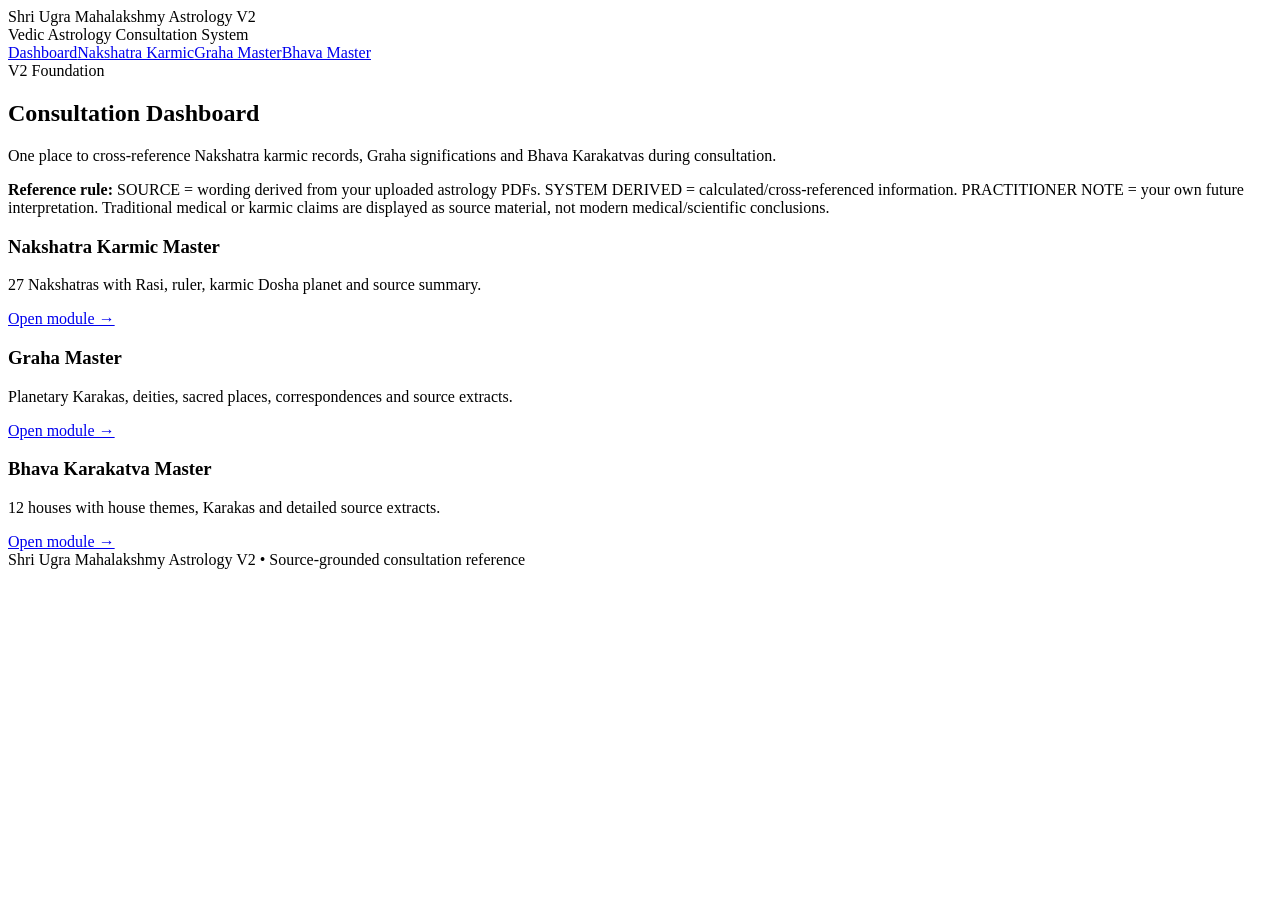
==== index.html @ b12e2d8e "Add V2 consultation dashboard" ====
<!doctype html><html><head><meta charset="utf-8"><meta name="viewport" content="width=device-width,initial-scale=1"><meta name="theme-color" content="#0B5D1E"><title>Shri Ugra Mahalakshmy Astrology V2 — Dashboard</title><link rel="stylesheet" href="styles.css"></head><body><header><div class="head"><div class="brand">Shri Ugra Mahalakshmy Astrology V2</div><div class="sub">Vedic Astrology Consultation System</div><nav class="nav"><a class="active" href="index.html">Dashboard</a><a class="" href="nakshatra.html">Nakshatra Karmic</a><a class="" href="graha.html">Graha Master</a><a class="" href="bhava.html">Bhava Master</a></nav></div></header><main><section class="card hero"><span class="badge">V2 Foundation</span><h1>Consultation Dashboard</h1><p>One place to cross-reference Nakshatra karmic records, Graha significations and Bhava Karakatvas during consultation.</p><div class="notice"><b>Reference rule:</b> SOURCE = wording derived from your uploaded astrology PDFs. SYSTEM DERIVED = calculated/cross-referenced information. PRACTITIONER NOTE = your own future interpretation. Traditional medical or karmic claims are displayed as source material, not modern medical/scientific conclusions.</div></section><section class="grid"><div class="module"><h3>Nakshatra Karmic Master</h3><p>27 Nakshatras with Rasi, ruler, karmic Dosha planet and source summary.</p><a href="nakshatra.html">Open module →</a></div><div class="module"><h3>Graha Master</h3><p>Planetary Karakas, deities, sacred places, correspondences and source extracts.</p><a href="graha.html">Open module →</a></div><div class="module"><h3>Bhava Karakatva Master</h3><p>12 houses with house themes, Karakas and detailed source extracts.</p><a href="bhava.html">Open module →</a></div></section><footer>Shri Ugra Mahalakshmy Astrology V2 • Source-grounded consultation reference</footer></main></body></html>
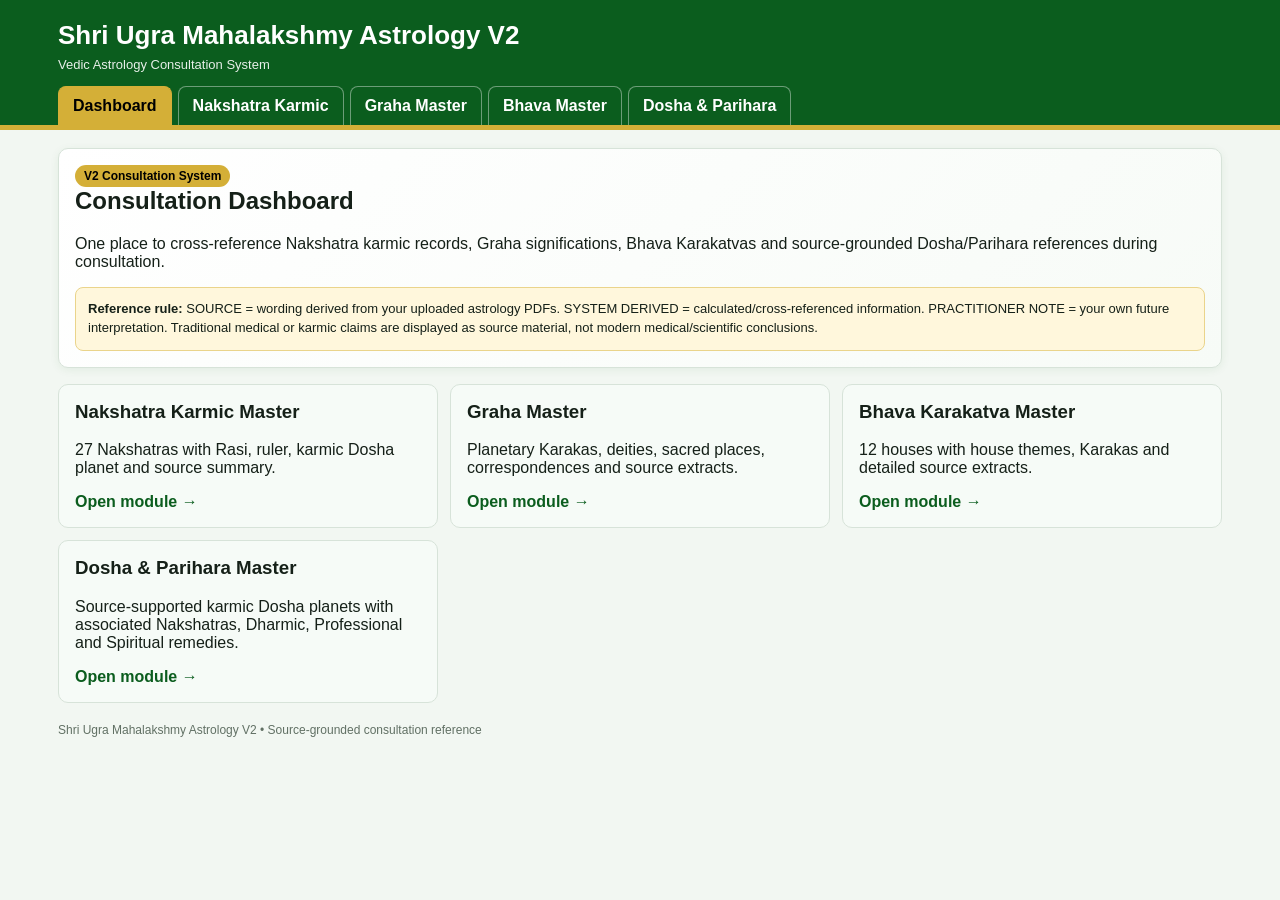
==== commit 6a321038: "Add Dosha and Parihara module to V2 dashboard" ====
--- a/index.html
+++ b/index.html
@@ -1 +1 @@
-<!doctype html><html><head><meta charset="utf-8"><meta name="viewport" content="width=device-width,initial-scale=1"><meta name="theme-color" content="#0B5D1E"><title>Shri Ugra Mahalakshmy Astrology V2 — Dashboard</title><link rel="stylesheet" href="styles.css"></head><body><header><div class="head"><div class="brand">Shri Ugra Mahalakshmy Astrology V2</div><div class="sub">Vedic Astrology Consultation System</div><nav class="nav"><a class="active" href="index.html">Dashboard</a><a class="" href="nakshatra.html">Nakshatra Karmic</a><a class="" href="graha.html">Graha Master</a><a class="" href="bhava.html">Bhava Master</a></nav></div></header><main><section class="card hero"><span class="badge">V2 Foundation</span><h1>Consultation Dashboard</h1><p>One place to cross-reference Nakshatra karmic records, Graha significations and Bhava Karakatvas during consultation.</p><div class="notice"><b>Reference rule:</b> SOURCE = wording derived from your uploaded astrology PDFs. SYSTEM DERIVED = calculated/cross-referenced information. PRACTITIONER NOTE = your own future interpretation. Traditional medical or karmic claims are displayed as source material, not modern medical/scientific conclusions.</div></section><section class="grid"><div class="module"><h3>Nakshatra Karmic Master</h3><p>27 Nakshatras with Rasi, ruler, karmic Dosha planet and source summary.</p><a href="nakshatra.html">Open module →</a></div><div class="module"><h3>Graha Master</h3><p>Planetary Karakas, deities, sacred places, correspondences and source extracts.</p><a href="graha.html">Open module →</a></div><div class="module"><h3>Bhava Karakatva Master</h3><p>12 houses with house themes, Karakas and detailed source extracts.</p><a href="bhava.html">Open module →</a></div></section><footer>Shri Ugra Mahalakshmy Astrology V2 • Source-grounded consultation reference</footer></main></body></html>+<!doctype html><html><head><meta charset="utf-8"><meta name="viewport" content="width=device-width,initial-scale=1"><meta name="theme-color" content="#0B5D1E"><title>Shri Ugra Mahalakshmy Astrology V2 — Dashboard</title><link rel="stylesheet" href="styles.css"></head><body><header><div class="head"><div class="brand">Shri Ugra Mahalakshmy Astrology V2</div><div class="sub">Vedic Astrology Consultation System</div><nav class="nav"><a class="active" href="index.html">Dashboard</a><a href="nakshatra.html">Nakshatra Karmic</a><a href="graha.html">Graha Master</a><a href="bhava.html">Bhava Master</a><a href="dosha.html">Dosha &amp; Parihara</a></nav></div></header><main><section class="card hero"><span class="badge">V2 Consultation System</span><h1>Consultation Dashboard</h1><p>One place to cross-reference Nakshatra karmic records, Graha significations, Bhava Karakatvas and source-grounded Dosha/Parihara references during consultation.</p><div class="notice"><b>Reference rule:</b> SOURCE = wording derived from your uploaded astrology PDFs. SYSTEM DERIVED = calculated/cross-referenced information. PRACTITIONER NOTE = your own future interpretation. Traditional medical or karmic claims are displayed as source material, not modern medical/scientific conclusions.</div></section><section class="grid"><div class="module"><h3>Nakshatra Karmic Master</h3><p>27 Nakshatras with Rasi, ruler, karmic Dosha planet and source summary.</p><a href="nakshatra.html">Open module →</a></div><div class="module"><h3>Graha Master</h3><p>Planetary Karakas, deities, sacred places, correspondences and source extracts.</p><a href="graha.html">Open module →</a></div><div class="module"><h3>Bhava Karakatva Master</h3><p>12 houses with house themes, Karakas and detailed source extracts.</p><a href="bhava.html">Open module →</a></div><div class="module"><h3>Dosha &amp; Parihara Master</h3><p>Source-supported karmic Dosha planets with associated Nakshatras, Dharmic, Professional and Spiritual remedies.</p><a href="dosha.html">Open module →</a></div></section><footer>Shri Ugra Mahalakshmy Astrology V2 • Source-grounded consultation reference</footer></main></body></html>
--- a/styles.css
+++ b/styles.css
@@ -0,0 +1,2 @@
+:root{--green:#0B5D1E;--gold:#D4AF37;--ink:#152018;--muted:#617064;--bg:#f2f7f2;--panel:#fff;--line:#d7e3d9;--soft:#f6fbf7;--warn:#fff7dc}
+*{box-sizing:border-box}body{margin:0;font-family:Arial,Helvetica,sans-serif;color:var(--ink);background:var(--bg)}header{background:var(--green);color:#fff;border-bottom:5px solid var(--gold)}.head{max-width:1200px;margin:auto;padding:20px 18px 0}.brand{font-size:26px;font-weight:800}.sub{font-size:13px;opacity:.9;margin:6px 0 14px}.nav{display:flex;gap:6px;flex-wrap:wrap}.nav a{color:#fff;text-decoration:none;font-weight:700;padding:10px 14px;border:1px solid #ffffff66;border-bottom:0;border-radius:8px 8px 0 0}.nav a.active{background:var(--gold);color:#000;border-color:var(--gold)}main{max-width:1200px;margin:auto;padding:18px;display:grid;gap:16px}.card{background:var(--panel);border:1px solid var(--line);border-radius:10px;padding:16px;box-shadow:0 2px 10px #0b5d1e12}.hero{background:linear-gradient(135deg,#ffffff,#f7fbf7)}h1,h2,h3{margin-top:0}.grid{display:grid;grid-template-columns:repeat(3,minmax(0,1fr));gap:12px}.module{padding:16px;border:1px solid var(--line);border-radius:10px;background:var(--soft)}.module a{color:var(--green);font-weight:800;text-decoration:none}.badge{display:inline-block;background:var(--gold);color:#000;padding:4px 9px;border-radius:999px;font-size:12px;font-weight:800}label{display:block;font-weight:800;margin-bottom:6px}select,input{width:100%;padding:11px;border:1px solid #b9cfbd;border-radius:7px;background:white;font:inherit}select:focus,input:focus{outline:2px solid var(--gold);border-color:var(--gold)}.details{display:grid;grid-template-columns:repeat(3,minmax(0,1fr));gap:10px;margin-top:14px}.metric{background:var(--soft);border:1px solid var(--line);border-radius:8px;padding:12px}.metric span{font-size:12px;color:var(--muted);display:block;margin-bottom:5px}.metric strong{font-size:17px}.wide{grid-column:1/-1}.source{white-space:pre-wrap;font-family:inherit;font-size:13px;line-height:1.5;background:#fbfcfb;border-left:4px solid var(--gold);padding:12px;border-radius:6px;max-height:370px;overflow:auto}.notice{background:var(--warn);border:1px solid #ead48b;padding:12px;border-radius:8px;font-size:13px;line-height:1.45}.source-tag{font-size:11px;font-weight:800;color:#6e5a15;text-transform:uppercase;letter-spacing:.06em}footer{font-size:12px;color:var(--muted);padding:4px 0 20px}@media(max-width:820px){.head,main{padding-left:10px;padding-right:10px}.grid,.details{grid-template-columns:1fr}.nav a{flex:1;text-align:center;padding:9px 6px}.brand{font-size:21px}}
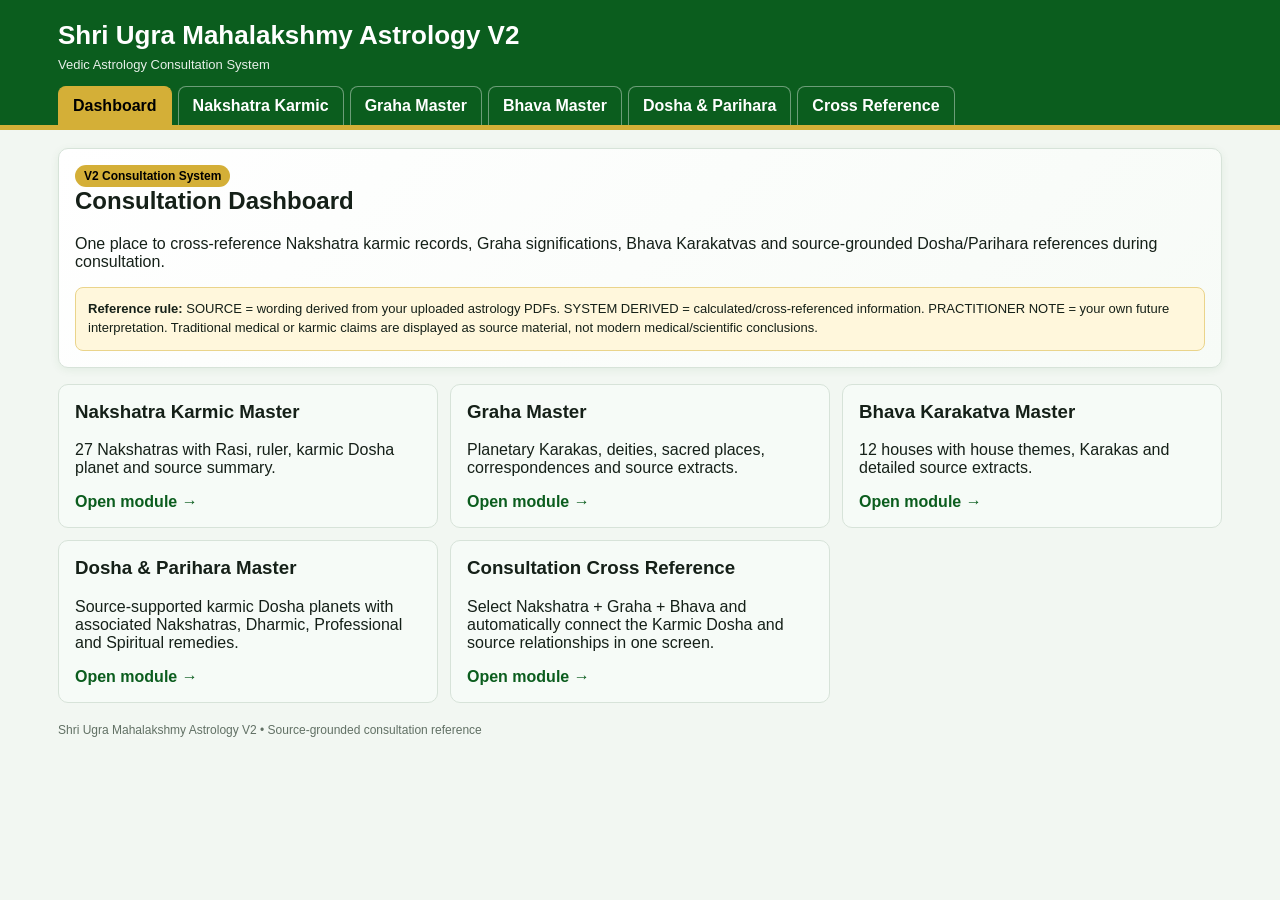
==== commit 117d5be4: "Add cross-reference module to dashboard" ====
--- a/index.html
+++ b/index.html
@@ -1 +1 @@
-<!doctype html><html><head><meta charset="utf-8"><meta name="viewport" content="width=device-width,initial-scale=1"><meta name="theme-color" content="#0B5D1E"><title>Shri Ugra Mahalakshmy Astrology V2 — Dashboard</title><link rel="stylesheet" href="styles.css"></head><body><header><div class="head"><div class="brand">Shri Ugra Mahalakshmy Astrology V2</div><div class="sub">Vedic Astrology Consultation System</div><nav class="nav"><a class="active" href="index.html">Dashboard</a><a href="nakshatra.html">Nakshatra Karmic</a><a href="graha.html">Graha Master</a><a href="bhava.html">Bhava Master</a><a href="dosha.html">Dosha &amp; Parihara</a></nav></div></header><main><section class="card hero"><span class="badge">V2 Consultation System</span><h1>Consultation Dashboard</h1><p>One place to cross-reference Nakshatra karmic records, Graha significations, Bhava Karakatvas and source-grounded Dosha/Parihara references during consultation.</p><div class="notice"><b>Reference rule:</b> SOURCE = wording derived from your uploaded astrology PDFs. SYSTEM DERIVED = calculated/cross-referenced information. PRACTITIONER NOTE = your own future interpretation. Traditional medical or karmic claims are displayed as source material, not modern medical/scientific conclusions.</div></section><section class="grid"><div class="module"><h3>Nakshatra Karmic Master</h3><p>27 Nakshatras with Rasi, ruler, karmic Dosha planet and source summary.</p><a href="nakshatra.html">Open module →</a></div><div class="module"><h3>Graha Master</h3><p>Planetary Karakas, deities, sacred places, correspondences and source extracts.</p><a href="graha.html">Open module →</a></div><div class="module"><h3>Bhava Karakatva Master</h3><p>12 houses with house themes, Karakas and detailed source extracts.</p><a href="bhava.html">Open module →</a></div><div class="module"><h3>Dosha &amp; Parihara Master</h3><p>Source-supported karmic Dosha planets with associated Nakshatras, Dharmic, Professional and Spiritual remedies.</p><a href="dosha.html">Open module →</a></div></section><footer>Shri Ugra Mahalakshmy Astrology V2 • Source-grounded consultation reference</footer></main></body></html>+<!doctype html><html><head><meta charset="utf-8"><meta name="viewport" content="width=device-width,initial-scale=1"><meta name="theme-color" content="#0B5D1E"><title>Shri Ugra Mahalakshmy Astrology V2 — Dashboard</title><link rel="stylesheet" href="styles.css"></head><body><header><div class="head"><div class="brand">Shri Ugra Mahalakshmy Astrology V2</div><div class="sub">Vedic Astrology Consultation System</div><nav class="nav"><a class="active" href="index.html">Dashboard</a><a href="nakshatra.html">Nakshatra Karmic</a><a href="graha.html">Graha Master</a><a href="bhava.html">Bhava Master</a><a href="dosha.html">Dosha &amp; Parihara</a><a href="consultation.html">Cross Reference</a></nav></div></header><main><section class="card hero"><span class="badge">V2 Consultation System</span><h1>Consultation Dashboard</h1><p>One place to cross-reference Nakshatra karmic records, Graha significations, Bhava Karakatvas and source-grounded Dosha/Parihara references during consultation.</p><div class="notice"><b>Reference rule:</b> SOURCE = wording derived from your uploaded astrology PDFs. SYSTEM DERIVED = calculated/cross-referenced information. PRACTITIONER NOTE = your own future interpretation. Traditional medical or karmic claims are displayed as source material, not modern medical/scientific conclusions.</div></section><section class="grid"><div class="module"><h3>Nakshatra Karmic Master</h3><p>27 Nakshatras with Rasi, ruler, karmic Dosha planet and source summary.</p><a href="nakshatra.html">Open module →</a></div><div class="module"><h3>Graha Master</h3><p>Planetary Karakas, deities, sacred places, correspondences and source extracts.</p><a href="graha.html">Open module →</a></div><div class="module"><h3>Bhava Karakatva Master</h3><p>12 houses with house themes, Karakas and detailed source extracts.</p><a href="bhava.html">Open module →</a></div><div class="module"><h3>Dosha &amp; Parihara Master</h3><p>Source-supported karmic Dosha planets with associated Nakshatras, Dharmic, Professional and Spiritual remedies.</p><a href="dosha.html">Open module →</a></div><div class="module"><h3>Consultation Cross Reference</h3><p>Select Nakshatra + Graha + Bhava and automatically connect the Karmic Dosha and source relationships in one screen.</p><a href="consultation.html">Open module →</a></div></section><footer>Shri Ugra Mahalakshmy Astrology V2 • Source-grounded consultation reference</footer></main></body></html>
--- a/styles.css
+++ b/styles.css
@@ -1,2 +1,2 @@
 :root{--green:#0B5D1E;--gold:#D4AF37;--ink:#152018;--muted:#617064;--bg:#f2f7f2;--panel:#fff;--line:#d7e3d9;--soft:#f6fbf7;--warn:#fff7dc}
-*{box-sizing:border-box}body{margin:0;font-family:Arial,Helvetica,sans-serif;color:var(--ink);background:var(--bg)}header{background:var(--green);color:#fff;border-bottom:5px solid var(--gold)}.head{max-width:1200px;margin:auto;padding:20px 18px 0}.brand{font-size:26px;font-weight:800}.sub{font-size:13px;opacity:.9;margin:6px 0 14px}.nav{display:flex;gap:6px;flex-wrap:wrap}.nav a{color:#fff;text-decoration:none;font-weight:700;padding:10px 14px;border:1px solid #ffffff66;border-bottom:0;border-radius:8px 8px 0 0}.nav a.active{background:var(--gold);color:#000;border-color:var(--gold)}main{max-width:1200px;margin:auto;padding:18px;display:grid;gap:16px}.card{background:var(--panel);border:1px solid var(--line);border-radius:10px;padding:16px;box-shadow:0 2px 10px #0b5d1e12}.hero{background:linear-gradient(135deg,#ffffff,#f7fbf7)}h1,h2,h3{margin-top:0}.grid{display:grid;grid-template-columns:repeat(3,minmax(0,1fr));gap:12px}.module{padding:16px;border:1px solid var(--line);border-radius:10px;background:var(--soft)}.module a{color:var(--green);font-weight:800;text-decoration:none}.badge{display:inline-block;background:var(--gold);color:#000;padding:4px 9px;border-radius:999px;font-size:12px;font-weight:800}label{display:block;font-weight:800;margin-bottom:6px}select,input{width:100%;padding:11px;border:1px solid #b9cfbd;border-radius:7px;background:white;font:inherit}select:focus,input:focus{outline:2px solid var(--gold);border-color:var(--gold)}.details{display:grid;grid-template-columns:repeat(3,minmax(0,1fr));gap:10px;margin-top:14px}.metric{background:var(--soft);border:1px solid var(--line);border-radius:8px;padding:12px}.metric span{font-size:12px;color:var(--muted);display:block;margin-bottom:5px}.metric strong{font-size:17px}.wide{grid-column:1/-1}.source{white-space:pre-wrap;font-family:inherit;font-size:13px;line-height:1.5;background:#fbfcfb;border-left:4px solid var(--gold);padding:12px;border-radius:6px;max-height:370px;overflow:auto}.notice{background:var(--warn);border:1px solid #ead48b;padding:12px;border-radius:8px;font-size:13px;line-height:1.45}.source-tag{font-size:11px;font-weight:800;color:#6e5a15;text-transform:uppercase;letter-spacing:.06em}footer{font-size:12px;color:var(--muted);padding:4px 0 20px}@media(max-width:820px){.head,main{padding-left:10px;padding-right:10px}.grid,.details{grid-template-columns:1fr}.nav a{flex:1;text-align:center;padding:9px 6px}.brand{font-size:21px}}
+*{box-sizing:border-box}body{margin:0;font-family:Arial,Helvetica,sans-serif;color:var(--ink);background:var(--bg)}header{background:var(--green);color:#fff;border-bottom:5px solid var(--gold)}.head{max-width:1200px;margin:auto;padding:20px 18px 0}.brand{font-size:26px;font-weight:800}.sub{font-size:13px;opacity:.9;margin:6px 0 14px}.nav{display:flex;gap:6px;flex-wrap:wrap}.nav a{color:#fff;text-decoration:none;font-weight:700;padding:10px 14px;border:1px solid #ffffff66;border-bottom:0;border-radius:8px 8px 0 0}.nav a.active{background:var(--gold);color:#000;border-color:var(--gold)}main{max-width:1200px;margin:auto;padding:18px;display:grid;gap:16px}.card{background:var(--panel);border:1px solid var(--line);border-radius:10px;padding:16px;box-shadow:0 2px 10px #0b5d1e12}.hero{background:linear-gradient(135deg,#ffffff,#f7fbf7)}h1,h2,h3{margin-top:0}.grid{display:grid;grid-template-columns:repeat(3,minmax(0,1fr));gap:12px}.module{padding:16px;border:1px solid var(--line);border-radius:10px;background:var(--soft)}.module a{color:var(--green);font-weight:800;text-decoration:none}.badge{display:inline-block;background:var(--gold);color:#000;padding:4px 9px;border-radius:999px;font-size:12px;font-weight:800}label{display:block;font-weight:800;margin-bottom:6px}select,input{width:100%;padding:11px;border:1px solid #b9cfbd;border-radius:7px;background:white;font:inherit}select:focus,input:focus{outline:2px solid var(--gold);border-color:var(--gold)}.details{display:grid;grid-template-columns:repeat(3,minmax(0,1fr));gap:10px;margin-top:14px}.metric{background:var(--soft);border:1px solid var(--line);border-radius:8px;padding:12px}.metric span{font-size:12px;color:var(--muted);display:block;margin-bottom:5px}.metric strong{font-size:17px}.wide{grid-column:1/-1}.source{white-space:pre-wrap;font-family:inherit;font-size:13px;line-height:1.5;background:#fbfcfb;border-left:4px solid var(--gold);padding:12px;border-radius:6px;max-height:370px;overflow:auto}.source-list{margin:8px 0 0;padding-left:20px;line-height:1.55;font-size:14px}.source-list li{margin:5px 0}.notice{background:var(--warn);border:1px solid #ead48b;padding:12px;border-radius:8px;font-size:13px;line-height:1.45}.source-tag{font-size:11px;font-weight:800;color:#6e5a15;text-transform:uppercase;letter-spacing:.06em}footer{font-size:12px;color:var(--muted);padding:4px 0 20px}@media(max-width:820px){.head,main{padding-left:10px;padding-right:10px}.grid,.details{grid-template-columns:1fr}.nav a{flex:1;text-align:center;padding:9px 6px}.brand{font-size:21px}}
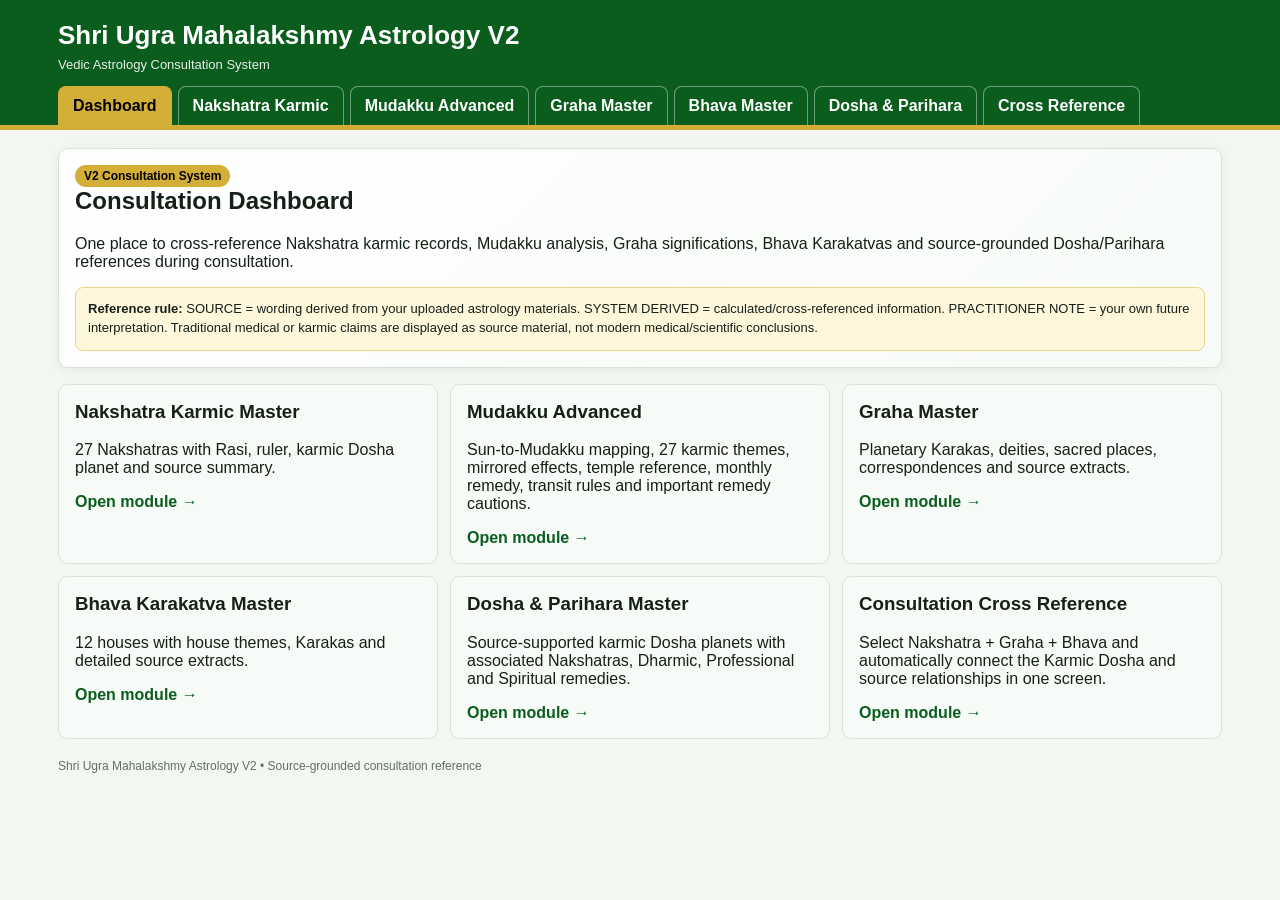
==== commit 82421f27: "Add Mudakku Advanced to V2 dashboard" ====
--- a/index.html
+++ b/index.html
@@ -1 +1 @@
-<!doctype html><html><head><meta charset="utf-8"><meta name="viewport" content="width=device-width,initial-scale=1"><meta name="theme-color" content="#0B5D1E"><title>Shri Ugra Mahalakshmy Astrology V2 — Dashboard</title><link rel="stylesheet" href="styles.css"></head><body><header><div class="head"><div class="brand">Shri Ugra Mahalakshmy Astrology V2</div><div class="sub">Vedic Astrology Consultation System</div><nav class="nav"><a class="active" href="index.html">Dashboard</a><a href="nakshatra.html">Nakshatra Karmic</a><a href="graha.html">Graha Master</a><a href="bhava.html">Bhava Master</a><a href="dosha.html">Dosha &amp; Parihara</a><a href="consultation.html">Cross Reference</a></nav></div></header><main><section class="card hero"><span class="badge">V2 Consultation System</span><h1>Consultation Dashboard</h1><p>One place to cross-reference Nakshatra karmic records, Graha significations, Bhava Karakatvas and source-grounded Dosha/Parihara references during consultation.</p><div class="notice"><b>Reference rule:</b> SOURCE = wording derived from your uploaded astrology PDFs. SYSTEM DERIVED = calculated/cross-referenced information. PRACTITIONER NOTE = your own future interpretation. Traditional medical or karmic claims are displayed as source material, not modern medical/scientific conclusions.</div></section><section class="grid"><div class="module"><h3>Nakshatra Karmic Master</h3><p>27 Nakshatras with Rasi, ruler, karmic Dosha planet and source summary.</p><a href="nakshatra.html">Open module →</a></div><div class="module"><h3>Graha Master</h3><p>Planetary Karakas, deities, sacred places, correspondences and source extracts.</p><a href="graha.html">Open module →</a></div><div class="module"><h3>Bhava Karakatva Master</h3><p>12 houses with house themes, Karakas and detailed source extracts.</p><a href="bhava.html">Open module →</a></div><div class="module"><h3>Dosha &amp; Parihara Master</h3><p>Source-supported karmic Dosha planets with associated Nakshatras, Dharmic, Professional and Spiritual remedies.</p><a href="dosha.html">Open module →</a></div><div class="module"><h3>Consultation Cross Reference</h3><p>Select Nakshatra + Graha + Bhava and automatically connect the Karmic Dosha and source relationships in one screen.</p><a href="consultation.html">Open module →</a></div></section><footer>Shri Ugra Mahalakshmy Astrology V2 • Source-grounded consultation reference</footer></main></body></html>+<!doctype html><html><head><meta charset="utf-8"><meta name="viewport" content="width=device-width,initial-scale=1"><meta name="theme-color" content="#0B5D1E"><title>Shri Ugra Mahalakshmy Astrology V2 — Dashboard</title><link rel="stylesheet" href="styles.css"></head><body><header><div class="head"><div class="brand">Shri Ugra Mahalakshmy Astrology V2</div><div class="sub">Vedic Astrology Consultation System</div><nav class="nav"><a class="active" href="index.html">Dashboard</a><a href="nakshatra.html">Nakshatra Karmic</a><a href="mudakku.html">Mudakku Advanced</a><a href="graha.html">Graha Master</a><a href="bhava.html">Bhava Master</a><a href="dosha.html">Dosha &amp; Parihara</a><a href="consultation.html">Cross Reference</a></nav></div></header><main><section class="card hero"><span class="badge">V2 Consultation System</span><h1>Consultation Dashboard</h1><p>One place to cross-reference Nakshatra karmic records, Mudakku analysis, Graha significations, Bhava Karakatvas and source-grounded Dosha/Parihara references during consultation.</p><div class="notice"><b>Reference rule:</b> SOURCE = wording derived from your uploaded astrology materials. SYSTEM DERIVED = calculated/cross-referenced information. PRACTITIONER NOTE = your own future interpretation. Traditional medical or karmic claims are displayed as source material, not modern medical/scientific conclusions.</div></section><section class="grid"><div class="module"><h3>Nakshatra Karmic Master</h3><p>27 Nakshatras with Rasi, ruler, karmic Dosha planet and source summary.</p><a href="nakshatra.html">Open module →</a></div><div class="module"><h3>Mudakku Advanced</h3><p>Sun-to-Mudakku mapping, 27 karmic themes, mirrored effects, temple reference, monthly remedy, transit rules and important remedy cautions.</p><a href="mudakku.html">Open module →</a></div><div class="module"><h3>Graha Master</h3><p>Planetary Karakas, deities, sacred places, correspondences and source extracts.</p><a href="graha.html">Open module →</a></div><div class="module"><h3>Bhava Karakatva Master</h3><p>12 houses with house themes, Karakas and detailed source extracts.</p><a href="bhava.html">Open module →</a></div><div class="module"><h3>Dosha &amp; Parihara Master</h3><p>Source-supported karmic Dosha planets with associated Nakshatras, Dharmic, Professional and Spiritual remedies.</p><a href="dosha.html">Open module →</a></div><div class="module"><h3>Consultation Cross Reference</h3><p>Select Nakshatra + Graha + Bhava and automatically connect the Karmic Dosha and source relationships in one screen.</p><a href="consultation.html">Open module →</a></div></section><footer>Shri Ugra Mahalakshmy Astrology V2 • Source-grounded consultation reference</footer></main></body></html>
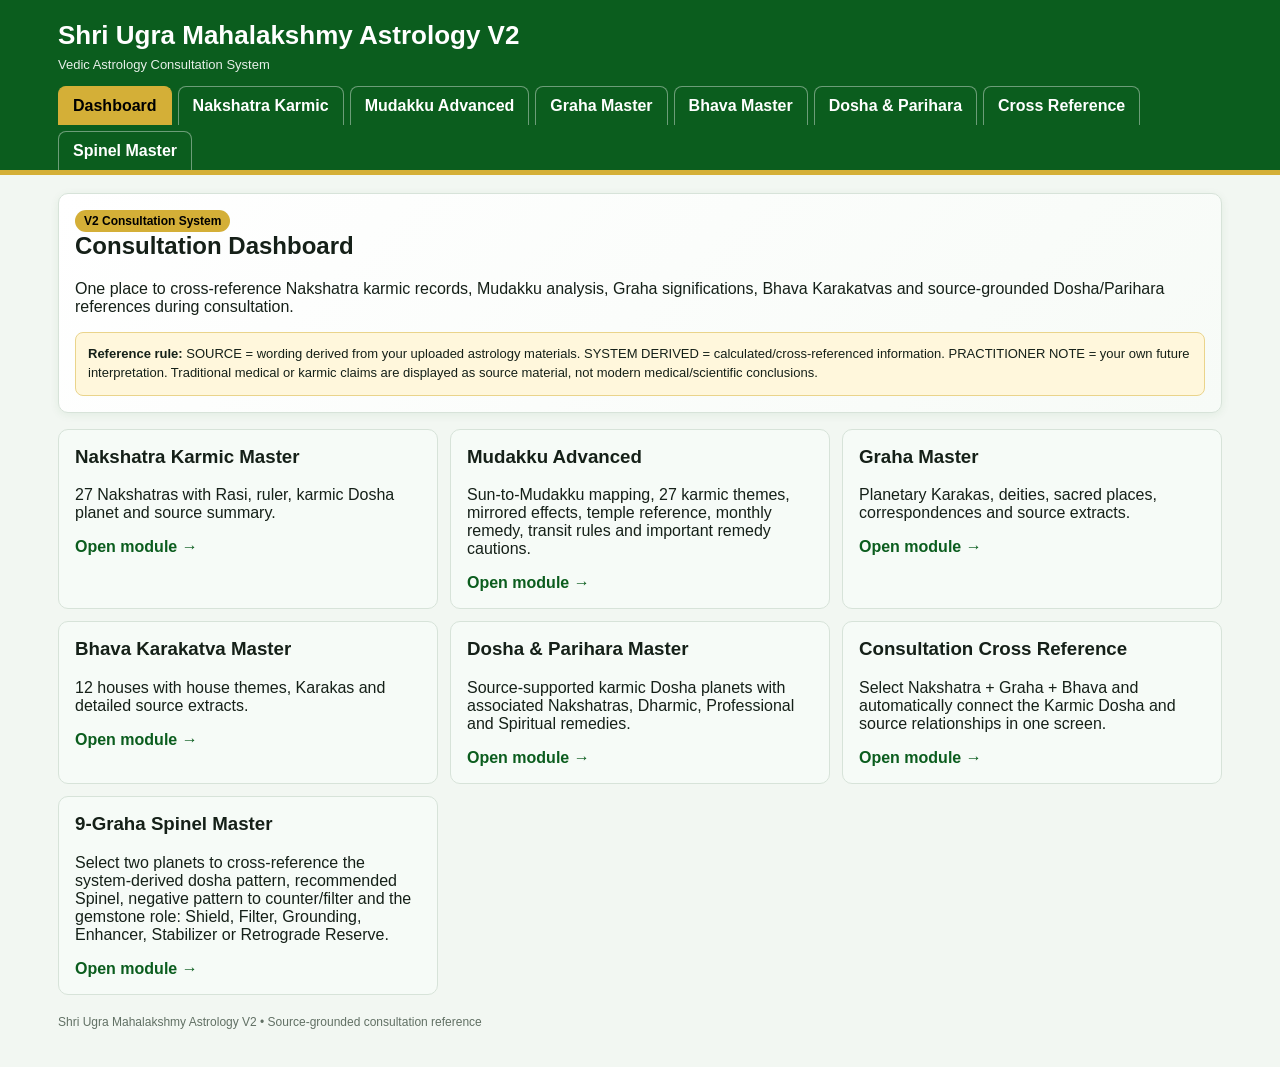
==== commit 9b286d9f: "Add Spinel Master to consultation dashboard" ====
--- a/index.html
+++ b/index.html
@@ -1 +1 @@
-<!doctype html><html><head><meta charset="utf-8"><meta name="viewport" content="width=device-width,initial-scale=1"><meta name="theme-color" content="#0B5D1E"><title>Shri Ugra Mahalakshmy Astrology V2 — Dashboard</title><link rel="stylesheet" href="styles.css"></head><body><header><div class="head"><div class="brand">Shri Ugra Mahalakshmy Astrology V2</div><div class="sub">Vedic Astrology Consultation System</div><nav class="nav"><a class="active" href="index.html">Dashboard</a><a href="nakshatra.html">Nakshatra Karmic</a><a href="mudakku.html">Mudakku Advanced</a><a href="graha.html">Graha Master</a><a href="bhava.html">Bhava Master</a><a href="dosha.html">Dosha &amp; Parihara</a><a href="consultation.html">Cross Reference</a></nav></div></header><main><section class="card hero"><span class="badge">V2 Consultation System</span><h1>Consultation Dashboard</h1><p>One place to cross-reference Nakshatra karmic records, Mudakku analysis, Graha significations, Bhava Karakatvas and source-grounded Dosha/Parihara references during consultation.</p><div class="notice"><b>Reference rule:</b> SOURCE = wording derived from your uploaded astrology materials. SYSTEM DERIVED = calculated/cross-referenced information. PRACTITIONER NOTE = your own future interpretation. Traditional medical or karmic claims are displayed as source material, not modern medical/scientific conclusions.</div></section><section class="grid"><div class="module"><h3>Nakshatra Karmic Master</h3><p>27 Nakshatras with Rasi, ruler, karmic Dosha planet and source summary.</p><a href="nakshatra.html">Open module →</a></div><div class="module"><h3>Mudakku Advanced</h3><p>Sun-to-Mudakku mapping, 27 karmic themes, mirrored effects, temple reference, monthly remedy, transit rules and important remedy cautions.</p><a href="mudakku.html">Open module →</a></div><div class="module"><h3>Graha Master</h3><p>Planetary Karakas, deities, sacred places, correspondences and source extracts.</p><a href="graha.html">Open module →</a></div><div class="module"><h3>Bhava Karakatva Master</h3><p>12 houses with house themes, Karakas and detailed source extracts.</p><a href="bhava.html">Open module →</a></div><div class="module"><h3>Dosha &amp; Parihara Master</h3><p>Source-supported karmic Dosha planets with associated Nakshatras, Dharmic, Professional and Spiritual remedies.</p><a href="dosha.html">Open module →</a></div><div class="module"><h3>Consultation Cross Reference</h3><p>Select Nakshatra + Graha + Bhava and automatically connect the Karmic Dosha and source relationships in one screen.</p><a href="consultation.html">Open module →</a></div></section><footer>Shri Ugra Mahalakshmy Astrology V2 • Source-grounded consultation reference</footer></main></body></html>+<!doctype html><html><head><meta charset="utf-8"><meta name="viewport" content="width=device-width,initial-scale=1"><meta name="theme-color" content="#0B5D1E"><title>Shri Ugra Mahalakshmy Astrology V2 — Dashboard</title><link rel="stylesheet" href="styles.css"></head><body><header><div class="head"><div class="brand">Shri Ugra Mahalakshmy Astrology V2</div><div class="sub">Vedic Astrology Consultation System</div><nav class="nav"><a class="active" href="index.html">Dashboard</a><a href="nakshatra.html">Nakshatra Karmic</a><a href="mudakku.html">Mudakku Advanced</a><a href="graha.html">Graha Master</a><a href="bhava.html">Bhava Master</a><a href="dosha.html">Dosha &amp; Parihara</a><a href="consultation.html">Cross Reference</a><a href="spinel.html">Spinel Master</a></nav></div></header><main><section class="card hero"><span class="badge">V2 Consultation System</span><h1>Consultation Dashboard</h1><p>One place to cross-reference Nakshatra karmic records, Mudakku analysis, Graha significations, Bhava Karakatvas and source-grounded Dosha/Parihara references during consultation.</p><div class="notice"><b>Reference rule:</b> SOURCE = wording derived from your uploaded astrology materials. SYSTEM DERIVED = calculated/cross-referenced information. PRACTITIONER NOTE = your own future interpretation. Traditional medical or karmic claims are displayed as source material, not modern medical/scientific conclusions.</div></section><section class="grid"><div class="module"><h3>Nakshatra Karmic Master</h3><p>27 Nakshatras with Rasi, ruler, karmic Dosha planet and source summary.</p><a href="nakshatra.html">Open module →</a></div><div class="module"><h3>Mudakku Advanced</h3><p>Sun-to-Mudakku mapping, 27 karmic themes, mirrored effects, temple reference, monthly remedy, transit rules and important remedy cautions.</p><a href="mudakku.html">Open module →</a></div><div class="module"><h3>Graha Master</h3><p>Planetary Karakas, deities, sacred places, correspondences and source extracts.</p><a href="graha.html">Open module →</a></div><div class="module"><h3>Bhava Karakatva Master</h3><p>12 houses with house themes, Karakas and detailed source extracts.</p><a href="bhava.html">Open module →</a></div><div class="module"><h3>Dosha &amp; Parihara Master</h3><p>Source-supported karmic Dosha planets with associated Nakshatras, Dharmic, Professional and Spiritual remedies.</p><a href="dosha.html">Open module →</a></div><div class="module"><h3>Consultation Cross Reference</h3><p>Select Nakshatra + Graha + Bhava and automatically connect the Karmic Dosha and source relationships in one screen.</p><a href="consultation.html">Open module →</a></div><div class="module"><h3>9-Graha Spinel Master</h3><p>Select two planets to cross-reference the system-derived dosha pattern, recommended Spinel, negative pattern to counter/filter and the gemstone role: Shield, Filter, Grounding, Enhancer, Stabilizer or Retrograde Reserve.</p><a href="spinel.html">Open module →</a></div></section><footer>Shri Ugra Mahalakshmy Astrology V2 • Source-grounded consultation reference</footer></main></body></html>
